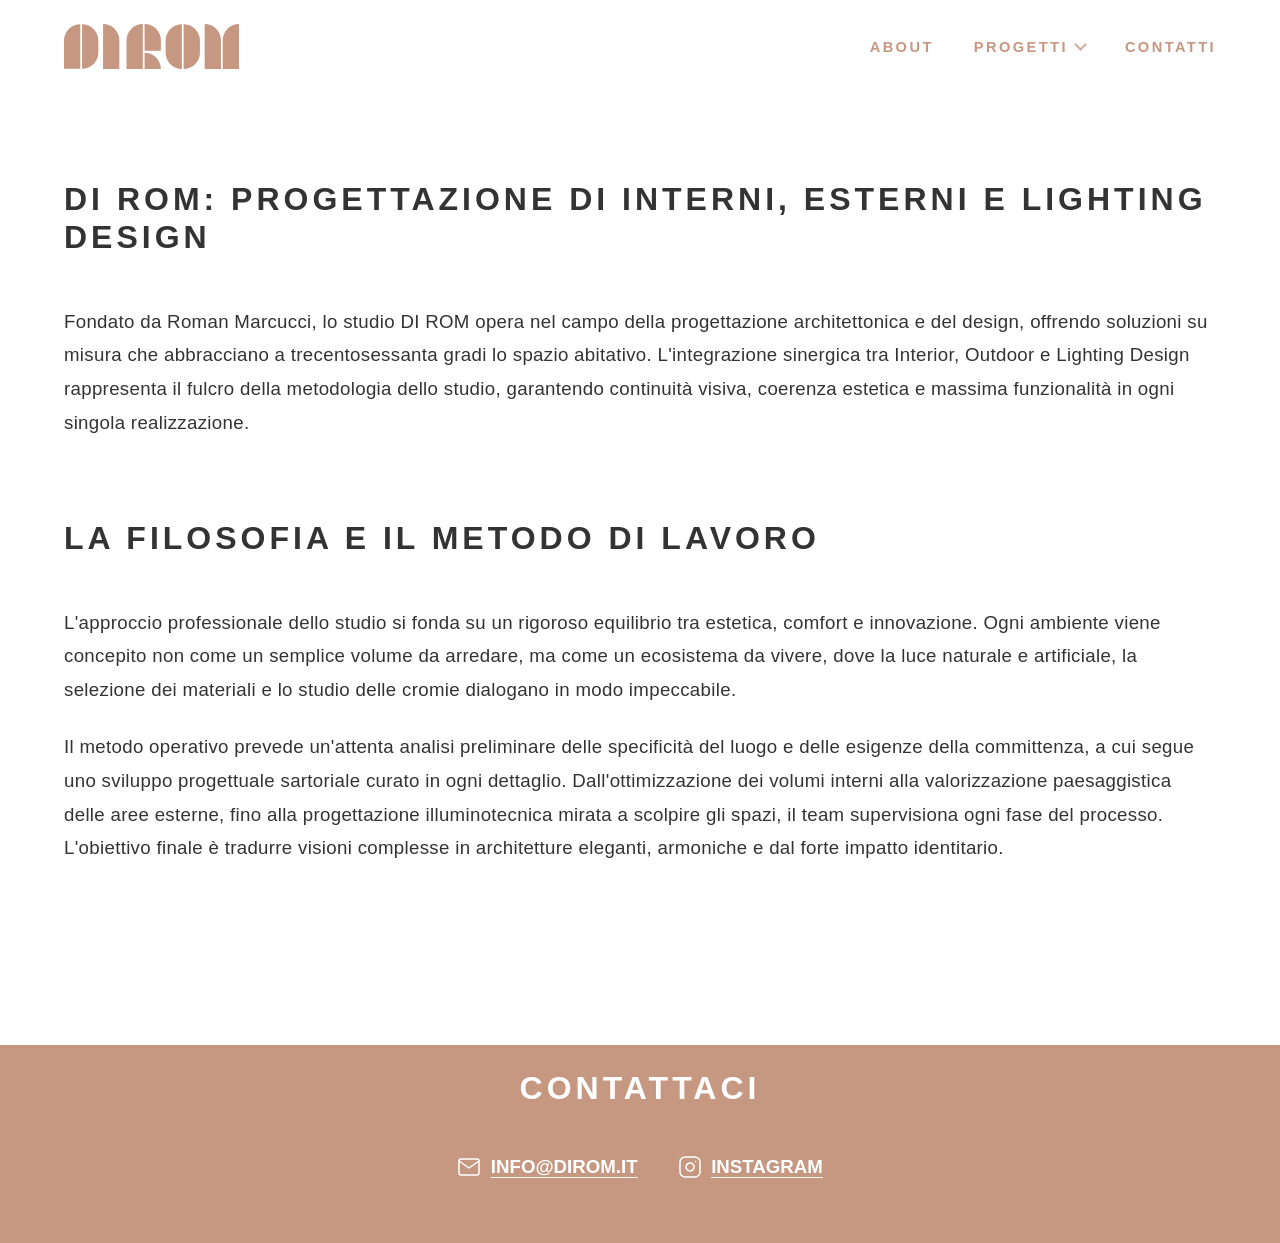
==== about.html @ 3d2b4b67 "WebP image optimization, lazy loading, and mobile typographic responsive fixes" ====
﻿<!DOCTYPE html>
<html lang="it">

<head>
  <meta charset="UTF-8">
  <meta name="viewport" content="width=device-width, initial-scale=1.0">
  <title>About | DI ROM di Roman Marcucci</title>
  <link rel="stylesheet" href="styles.css">
  <style>
    html { -ms-overflow-style: none !important; scrollbar-width: none !important; scrollbar-color: transparent transparent !important; }
    html::-webkit-scrollbar, body::-webkit-scrollbar { display: none !important; width: 0 !important; height: 0 !important; background: transparent !important; }
  </style>
  <!-- SEO Basics -->
  <meta name="description" content="Portfolio ufficiale di Roman Marcucci. Progetti di architettura, interior design d'avanguardia e illuminotecnica. Esplora visionari concetti spaziali firmati DI ROM.">
  <meta name="keywords" content="Roman Marcucci, DI ROM, architetto, interior design, outdoor design, lighting design, portfolio architettura, progettazione d'interni, architettura minimalista">
  <meta name="author" content="Roman Marcucci">
  <meta name="language" content="IT">
  <meta name="robots" content="index, follow">
  
  <!-- Open Graph for Social Media Sharing -->
  <meta property="og:title" content="DI ROM | Roman Marcucci - Architettura & Design">
  <meta property="og:description" content="Portfolio ufficiale di Roman Marcucci. Progetti di architettura, interior design d'avanguardia e illuminotecnica.">
  <meta property="og:type" content="website">
  <meta property="og:url" content="https://www.dirom.it/">
</head>

<body class="theme-default">

  <nav class="navbar" id="navbar">
    <div class="navbar-inner">
      <a href="index.html" class="nav-logo-link"><img loading="lazy" src="assets/logo-C69881.svg" alt="DI ROM Logo"></a>
      <a href="about.html">ABOUT</a>
      <div class="dropdown">
        <button class="dropbtn" id="progetti-menu-btn">PROGETTI</button>
        <div class="dropdown-content">
            <a href="progetti.html" class="all-projects-link">TUTTI I PROGETTI</a>
            <a href="interior-design.html">INTERIOR DESIGN</a>
          <a href="outdoor.html">OUTDOOR</a>
          <a href="lighting.html">LIGHTING DESIGN</a>
        </div>
      </div>
      <a href="contatti.html">CONTATTI</a>
    </div>
  </nav>


  <main style="display: flex; flex-direction: column; justify-content: center;">
    <section class="page-content reveal"
      style="width: 100%; text-align: left; padding-top: 20vh; padding-bottom: 20vh;">


      <h2 class="reveal" style="margin-bottom: 3rem;">DI ROM: PROGETTAZIONE DI INTERNI, ESTERNI E LIGHTING DESIGN</h2>
      <p class="reveal reveal-delay-1" style="margin-bottom: 5rem;">Fondato da Roman Marcucci, lo studio DI ROM opera nel campo della progettazione
        architettonica e del design, offrendo soluzioni su misura che abbracciano a trecentosessanta gradi lo spazio
        abitativo. L'integrazione sinergica tra Interior, Outdoor e Lighting Design rappresenta il fulcro della
        metodologia dello studio, garantendo continuità visiva, coerenza estetica e massima funzionalità in ogni singola
        realizzazione.</p>

      <h2 class="reveal" style="margin-bottom: 3rem;">LA FILOSOFIA E IL METODO DI LAVORO</h2>
      <p class="reveal reveal-delay-1" style="margin-bottom: 1.5rem;">L'approccio professionale dello studio si fonda su un rigoroso equilibrio tra
        estetica, comfort e innovazione. Ogni ambiente viene concepito non come un semplice volume da arredare, ma come
        un ecosistema da vivere, dove la luce naturale e artificiale, la selezione dei materiali e lo studio delle
        cromie dialogano in modo impeccabile.</p>
      <p class="reveal reveal-delay-2">Il metodo operativo prevede un'attenta analisi preliminare delle specificità del luogo e delle esigenze della
        committenza, a cui segue uno sviluppo progettuale sartoriale curato in ogni dettaglio. Dall'ottimizzazione dei
        volumi interni alla valorizzazione paesaggistica delle aree esterne, fino alla progettazione illuminotecnica
        mirata a scolpire gli spazi, il team supervisiona ogni fase del processo. L'obiettivo finale è tradurre visioni
        complesse in architetture eleganti, armoniche e dal forte impatto identitario.</p>
    </section>
  </main>

  <footer class="contact-banner">
    <h2>CONTATTACI</h2>
    <div class="contact-info">
      <div style="display: flex; gap: 2.5rem; justify-content: center; align-items: center; flex-wrap: wrap; margin-top: 1rem; font-family: 'Lato', sans-serif; text-transform: uppercase;">
        <a href="#" onclick="apriPosta(event);" title="Invia Mail" style="display: inline-flex; align-items: center; gap: 0.6rem; color: inherit; text-decoration: underline; text-underline-offset: 4px; transition: opacity 0.3s; font-size: inherit; font-weight: inherit;" onmouseover="this.style.opacity='0.7'" onmouseout="this.style.opacity='1'">
          <svg width="24" height="24" viewBox="0 0 24 24" fill="none" stroke="currentColor" stroke-width="1.5" stroke-linecap="round" stroke-linejoin="round">
            <path d="M4 4h16c1.1 0 2 .9 2 2v12c0 1.1-.9 2-2 2H4c-1.1 0-2-.9-2-2V6c0-1.1.9-2 2-2z"></path>
            <polyline points="22,6 12,13 2,6"></polyline>
          </svg>
          <span style="font-size: 14pt;">INFO@DIROM.IT</span>
        </a>
        <a href="https://www.instagram.com/di_rom_design/" target="_blank" rel="noopener noreferrer" title="Visita Instagram" style="display: inline-flex; align-items: center; gap: 0.6rem; color: inherit; text-decoration: underline; text-underline-offset: 4px; transition: opacity 0.3s; font-size: inherit; font-weight: inherit;" onmouseover="this.style.opacity='0.7'" onmouseout="this.style.opacity='1'">
           <svg width="24" height="24" viewBox="0 0 24 24" fill="none" stroke="currentColor" stroke-width="1.5" stroke-linecap="round" stroke-linejoin="round">
             <rect x="2" y="2" width="20" height="20" rx="5" ry="5"></rect>
             <path d="M16 11.37A4 4 0 1 1 12.63 8 4 4 0 0 1 16 11.37z"></path>
             <line x1="17.5" y1="6.5" x2="17.51" y2="6.5"></line>
           </svg>
           <span style="font-size: 14pt;">INSTAGRAM</span>
        </a>
      </div>
    </div>
  </footer>

  <script src="script.js"></script>
</body>

</html>
<!-- Layout Sync: About Page Verified -->
---- styles.css ----
﻿:root {
  --site-padding: 2rem;
  --site-max-width: 1800px;
  /* Margini fluidi ridotti per evitare l'effetto "colonne vuote" */
  --site-horizontal-padding: 2.5rem;
}

* {
  margin: 0;
  padding: 0;
  box-sizing: border-box;
  /* Ottimizzazione globale per animazioni e GIF */
  backface-visibility: hidden;
  -webkit-backface-visibility: hidden;
}

img, 
.project-hero, 
.category-card {
  /* Assicura che le GIF e le immagini siano nitide e non sfarfallino */
  image-rendering: -webkit-optimize-contrast;
  image-rendering: auto;
}

html {
  scroll-behavior: smooth;
  /* Hide scrollbar for IE, Edge and Firefox */
  -ms-overflow-style: none; /* IE and Edge */
  scrollbar-width: none; /* Firefox */
}

/* Hide scrollbar for Chrome, Safari and Opera */
html::-webkit-scrollbar {
  display: none;
}

body {
  font-family: 'Lato', sans-serif;
  font-weight: 700;
  font-size: 14pt;
  transition: opacity 0.8s ease;
  opacity: 0;
  overflow-x: hidden;
  background-color: #ffffff;
}

body.loaded {
  opacity: 1;
}

/* Project Details Layout - Fluid Full Width */
.project-cover {
  width: 100%;
  margin: 100px auto 2rem auto; /* Aggiunto 100px per clear navbar */
  height: 70vh;
  object-fit: cover;
  display: block;
  border-radius: 0;
}



.project-description,
.gallery {
  background-color: #ffffff !important;
  color: #333333 !important;
  padding: 4rem var(--site-horizontal-padding);
  margin: 0 auto;
}

/* Ensure all text inside white sections is dark and readable */
.project-description p,
.project-description ul,
.project-description li,
.project-description h2,
.gallery h2 {
  color: #333333 !important;
}

.gallery {
  padding-top: 0;
  /* Align gallery closer to description */
}

.project-description a {
  color: inherit;
  text-decoration: underline;
  text-underline-offset: 4px;
}

h1,
h2,
h3,
h4,
h5,
h6 {
  font-size: 24pt;
  text-transform: uppercase;
  font-weight: 700;
  margin-bottom: 1rem;
  letter-spacing: 0.25rem; /* Aumentata per un look piÃ¹ "editoriale" */
  line-height: 1.2;
}

.project-description {
  max-width: 800px;
  margin: 0 auto 4rem;
  text-align: justify;
}

.project-description p,
.project-description ul,
.project-description li {
  font-size: 14pt;
  font-weight: 400;
  line-height: 1.8;
}

p {
  font-size: 14pt;
  font-weight: 400;
  font-family: 'Lato', sans-serif;
  text-transform: none;
  line-height: 1.8; /* Aumentata per leggibilitÃ  professionale */
  letter-spacing: 0.02rem;
}

a {
  color: inherit;
  text-decoration: none;
}

/* Theme 1: Default (Home, About, Contatti, Interior) */
body.theme-default {
  background-color: #ffffff; /* Sfondo bianco per pulizia margini 5% */
  color: #C69881;
}

.theme-default .contact-banner {
  background-color: #C69881;
  color: #ffffff;
}

.theme-default .contact-banner * {
  color: #ffffff;
}


/* Theme 2: Outdoor */
body.theme-outdoor {
  background-color: #ffffff;
  color: #89846E;
}

.theme-outdoor .contact-banner {
  background-color: #89846E;
  color: #ffffff;
}

.theme-outdoor .contact-banner * {
  color: #ffffff;
}


/* Theme 3: Lighting */
body.theme-lighting {
  background-color: #ffffff;
  color: #A7D1CD;
}

.theme-lighting .contact-banner {
  background-color: #A7D1CD;
  color: #ffffff;
}

.theme-lighting .contact-banner * {
  color: #ffffff;
}


/* --- Navbar Consolidated & Dropdown --- */
.progetto-card {
  position: relative;
  overflow: hidden;
  display: block;
  aspect-ratio: 1 / 1;
  background-color: #f7f7f7;
  transition: all 0.3s cubic-bezier(0.4, 0, 0.2, 1); /* Reso piÃ¹ scattante */
}
.navbar {
  position: fixed;
  top: 0;
  left: 0;
  width: 100%;
  padding: 1.5rem 0;
  background: transparent;
  transition: all 0.4s cubic-bezier(0.4, 0, 0.2, 1);
  z-index: 1000;
  display: flex !important;
  justify-content: center;
}

.navbar-inner {
  width: 100%;
  max-width: none; /* Rimosso limite 1400px per simmetria su schermo intero */
  display: flex;
  justify-content: flex-start;
  align-items: center;
  gap: 2.5rem;
  padding: 0 5%; /* 5% fisso per eleganza e simmetria */
}


.navbar.scrolled {
  background-color: rgba(255, 255, 255, 0.7) !important; /* Semi-trasparente per glassmorphism */
  backdrop-filter: blur(20px);
  -webkit-backdrop-filter: blur(20px);
  box-shadow: 0 10px 40px rgba(0, 0, 0, 0.05);
  border-bottom: 2px solid rgba(0, 0, 0, 0.02);
}



.navbar.scrolled .navbar-inner {
  padding: 0.8rem 5% !important;
}



.navbar a, .dropbtn {
  text-decoration: none;
  color: inherit !important;
  font-weight: 700;
  font-size: 11pt;
  letter-spacing: 0.15rem;
  text-transform: uppercase;
  position: relative;
  transition: all 0.3s ease;
  cursor: pointer;
  background: none;
  border: none;
  font-family: inherit;
}

.nav-logo-link {
  margin-right: auto; /* Ripristinato per spingere il menÃ¹ tutto a destra */
}

.navbar a img {
  height: 45px; /* Leggermente piÃ¹ grande come da screen */
  display: block;
  transition: transform 0.3s ease;
}

.navbar a:hover img {
  transform: scale(1.1);
}

.navbar a:not(.nav-logo-link):not(.dropbtn)::after {
  content: '';
  position: absolute;
  bottom: -5px;
  left: 50%;
  width: 0;
  height: 2px;
  background: currentColor;
  transition: all 0.3s ease;
  transform: translateX(-50%);
}

.navbar a:hover::after,
.navbar a.active::after {
  width: 100%;
}

/* Dropdown Container */
.dropdown {
  position: relative;
  display: inline-block;
}

/* Dropdown Button (PROGETTI) */
.dropbtn {
  display: flex !important;
  align-items: center;
  gap: 0.5rem;
  overflow: visible !important; /* Impedisce il taglio della chevron */
}


.dropbtn::after {
  content: '' !important;
  display: inline-block !important;
  width: 7px !important; /* Leggermente piÃ¹ grande per stabilitÃ  */
  height: 7px !important;
  border-top: none !important; /* Reset assoluto */
  border-left: none !important;
  border-right: 2.5px solid currentColor !important; /* PiÃ¹ spesso (Grassetto) */
  border-bottom: 2.5px solid currentColor !important;
  transform: translateY(-2px) rotate(45deg) !important;
  transition: transform 0.4s cubic-bezier(0.19, 1, 0.22, 1) !important;
  opacity: 0.8 !important;
  pointer-events: none;
}

.dropdown:hover .dropbtn::after,
.dropdown.active .dropbtn::after {
  transform: translateY(1px) rotate(-135deg) !important;
  opacity: 1 !important;
}



/* Dropdown Menu Content - Refactored for Smooth Transition */
.dropdown-content {
  position: absolute;
  top: 100%;
  left: -1.5rem; /* Spostato a sinistra per simmetria con il padding interno */
  transform: translateY(-15px);


  background: rgba(255, 255, 255, 1); /* Fallback bianco solido */
  backdrop-filter: blur(20px);
  -webkit-backdrop-filter: blur(20px);
  min-width: 240px;
  box-shadow: 0 20px 50px rgba(0,0,0,0.1);
  padding: 1.2rem 0;
  border-radius: 4px;
  margin-top: 1.5rem;
  z-index: 1001;
  border: 1px solid rgba(0, 0, 0, 0.03);
  
  /* Animazione Elegante */
  opacity: 0;
  visibility: hidden;
  transition: all 0.5s cubic-bezier(0.23, 1, 0.32, 1);
  pointer-events: none;
}

/* Theme-Specific Dropdown Colors */
.theme-default .dropdown-content { background-color: #C69881 !important; border: none; }
.theme-outdoor .dropdown-content { background-color: #89846E !important; border: none; }
.theme-lighting .dropdown-content { background-color: #A7D1CD !important; border: none; }

/* White text for themed dropdown links */
.theme-default .dropdown-content a,
.theme-outdoor .dropdown-content a,
.theme-lighting .dropdown-content a {
  color: #ffffff !important;
}

.theme-default .dropdown-content a:hover,
.theme-outdoor .dropdown-content a:hover,
.theme-lighting .dropdown-content a:hover {
  background: rgba(255, 255, 255, 0.1) !important;
}


/* Area invisibile per mantenere hover */
.dropdown-content::before {
  content: '';
  position: absolute;
  top: -30px;
  left: 0;
  width: 100%;
  height: 30px;
}

.dropdown:hover .dropdown-content,
.dropdown.active .dropdown-content {
  opacity: 1;
  visibility: visible;
  transform: translateY(0); /* Rimosso centramento -50% */
  pointer-events: auto;
}


.dropdown-content a {
  padding: 0.8rem 1.5rem !important; /* Allinea la 'P' e dÃ  lo stesso spazio a destra e sinistra */
  display: block;
}


.dropdown-content a:hover {
  background: rgba(0,0,0,0.03);
}

.dropdown-content a::after {
  display: none !important;
}

/* Rimosse vecchie animazioni non piÃ¹ necessarie */

/* --- Mobile Specifics for Dropdown --- */
@media (max-width: 900px) {
  .navbar-inner {
    padding: 0 5% !important;
    justify-content: space-between !important;
    gap: 0 !important;
  }
  
  .nav-logo-link {
    margin-right: 0 !important;
  }
  
  .navbar p, .navbar a, .dropbtn {
    font-size: 8.5pt !important;
    letter-spacing: 0.02rem !important;
  }

  .navbar a img {
    height: 22px !important;
  }

  /* Ulteriore ottimizzazione per smartphone molto piccoli (sotto 480px) */
  @media (max-width: 480px) {
    .navbar-inner {
      padding: 0 4% !important;
    }
    .navbar p, .navbar a, .dropbtn {
      font-size: 8pt !important;
      letter-spacing: 0 !important;
    }
    .navbar a img {
      height: 20px !important;
    }
  }

  .dropdown-content {
    position: fixed;
    top: 70px;
    left: 5%;
    right: 5%;
    width: 90%;
    transform: none;
    margin-top: 0;
  }
  
  @keyframes fadeInDown {
    from { opacity: 0; transform: translateY(-10px); }
    to { opacity: 1; transform: translateY(0); }
  }
}

/* Navbar styles moved to end for priority */

/* Cinematic Project Hero Header */
.project-hero {
  position: relative;
  width: 100%;
  height: 80vh;
  margin-top: 100px; /* Spazio per navbar */
  display: flex !important;

  flex-direction: column;
  justify-content: center;
  align-items: center;
  text-align: center;
  color: #ffffff !important;
  overflow: hidden;
  background-size: cover;
  background-position: center;
  background-attachment: fixed; /* Parallax Effect */
  background-color: #f0f0f0; /* Fallback durante il caricamento di GIF pesanti */
}

.project-hero::before {
  content: "";
  position: absolute;
  top: 0;
  left: 0;
  width: 100%;
  height: 100%;
  background: linear-gradient(to bottom, rgba(0,0,0,0.5), rgba(0,0,0,0.2) 50%, rgba(0,0,0,0.5));
  z-index: 1;
}

.project-hero > * {
  position: relative;
  z-index: 2;
  text-shadow: 0 4px 15px rgba(0,0,0,0.5);
}

.project-hero h1 {
  color: #ffffff !important;
  font-size: 5rem;
  letter-spacing: 0.5rem;
  margin-bottom: 0.5rem;
}

.project-hero p {
  color: #ffffff !important;
  font-size: 1.5rem;
  text-transform: uppercase;
  letter-spacing: 0.2rem;
  opacity: 1 !important; /* Forza opacitÃ  piena per bianco puro */
}

/* Fix per overflow del titolo sui cellulari */
@media (max-width: 900px) {
  .project-hero {
    height: 45vh;
    min-height: 300px;
    margin-top: 80px; /* Riduciamo proporzionalmente anche lo stacco superiore */
  }
  .project-hero h1 {
    font-size: clamp(1.2rem, 7vw, 2.5rem); /* Scala in base alla larghezza dello schermo del cellulare */
    letter-spacing: 0.05rem; /* Ridotta la spaziatura per far entrare parole lunghissime */
    padding: 0 1rem;
    line-height: 1.2;
    overflow-wrap: break-word;
    word-break: break-word;
    max-width: 100%;
  }
  .project-hero p {
    font-size: 0.95rem;
    letter-spacing: 0.1rem;
    padding: 0 1rem;
    line-height: 1.5;
  }
}

main {
  min-height: calc(100vh - 140px);
}

.page-content {
  padding: 7rem var(--site-horizontal-padding) 4rem;
}

.categories {
  display: flex;
  width: 100%;
  padding: 0 5% 5rem 5%; /* Allineato all'header (5%) */
  gap: 2.5rem; /* Aria tra le immagini */
  margin-top: 2rem;
  box-sizing: border-box;
  margin-left: auto;
  margin-right: auto;
}

@media (max-width: 900px) {
  .categories {
    flex-direction: column;
    padding: 2rem 5% 6rem 5%;
    gap: 3rem;
  }
}




.category-card {
  position: relative;
  flex: 1;
  aspect-ratio: 1 / 1; /* Forza il quadrato */
  overflow: hidden;
  text-decoration: none;
  color: #ffffff !important;
  transition: all 0.6s cubic-bezier(0.23, 1, 0.32, 1);
  border-radius: 0; /* Rimosso per full-bleed continuo */
}





@media (max-width: 900px) {
  .category-card {
    height: 60vh;
    width: 100%;
    flex: none;
  }
}

.progetto-card {
  position: relative;
  display: block;
  width: 100%;
  aspect-ratio: 1 / 1.3; /* Rapporto verticale tipico per portfolio eleganti */
  overflow: hidden;
  text-decoration: none;
  color: #ffffff !important;
  text-align: center;
  transition: transform 0.4s ease;
  background-color: #ffffff;
  border-radius: 4px;
}

@media (max-width: 600px) {
  .progetto-card {
    aspect-ratio: 1 / 1; /* Quadrato su mobile */
  }
}


.category-card img {
  position: absolute;
  top: 0;
  left: 0;
  width: 100% !important;
  height: 100% !important;
  object-fit: cover !important;
  transition: transform 0.8s cubic-bezier(0.23, 1, 0.32, 1);
  display: block;
  z-index: 0;
}


.progetto-card img {
  position: absolute;
  top: 0;
  left: 0;
  width: 100% !important;
  height: 100% !important;
  object-fit: cover !important;
  transition: transform 0.6s ease;
  display: block;
  z-index: 0;
}



.category-card::after,
.progetto-card::after {
  content: "";
  position: absolute;
  top: 0;
  left: 0;
  width: 100%;
  height: 100%;
  background: linear-gradient(to bottom, rgba(0,0,0,0.1), rgba(0,0,0,0.5));
  opacity: 0.7;
  transition: opacity 0.4s ease;
  z-index: 1;
}

.category-card .card-content,
.progetto-card .card-content {
  position: absolute;
  top: 50%;
  left: 50%;
  transform: translate(-50%, -50%);
  width: 90%;
  z-index: 2;
  text-shadow: 0 4px 10px rgba(0,0,0,0.5);
  text-align: center;
}



.category-card h3,
.progetto-card h3 {
  color: #ffffff !important;
  font-size: 2rem;
  margin-bottom: 0.5rem;
  transition: transform 0.4s ease;
  text-decoration: none !important;
}

.category-card p,
.progetto-card p {
  color: #ffffff !important;
  font-size: 14pt;
  opacity: 0;
  transform: translateY(15px);
  transition: opacity 0.6s cubic-bezier(0.23, 1, 0.32, 1), transform 0.6s cubic-bezier(0.23, 1, 0.32, 1);
  font-weight: 400;
  margin-top: 0.2rem; /* Ridotto per far spazio al tag */
  text-decoration: none !important;
}

/* Project Category Tags (Inside Cards) */
.project-category-tag {
  display: inline-block;
  font-size: 8pt;
  letter-spacing: 0.12rem;
  text-transform: uppercase;
  font-weight: 700;
  margin-bottom: 0.8rem;
  padding: 0.4rem 0.8rem;
  color: #ffffff !important;
  opacity: 1; /* Sempre visibile per intuitivitÃ  */
  transform: translateY(0);
  transition: all 0.5s cubic-bezier(0.23, 1, 0.32, 1);
}

/* Nascondi i tag se un filtro specifico Ã¨ attivo */
.progetti-grid.filters-active .project-category-tag {
  display: none !important;
}

/* Background colors for the 'Striscia' tags */
.tag-interior { background-color: #C69881 !important; }
.tag-outdoor { background-color: #89846E !important; }
.tag-lighting { background-color: #A7D1CD !important; }




.category-card:hover img,
.progetto-card:hover img {
  transform: scale(1.05);
  filter: brightness(0.85);
}

.category-card:hover p,
.progetto-card:hover p {
  opacity: 1;
  transform: translateY(0);
}



/* Contact Banner */
.contact-banner {
  padding: 1.5rem 5% 4rem 5%;
  text-align: center;
}

.contact-info {
  margin-top: 2rem;
  display: flex;
  flex-direction: column;
  gap: 1rem;
  font-size: 14pt;
}

/* Hero Slideshow for Categories (Refactored for Overlays) */
.hero-slideshow {
  position: relative;
  width: 100%;
  margin-top: 100px; /* Spazio per navbar */
  height: 75vh;
  overflow: hidden;
  background-color: #000; /* Per l'effetto nero tra le immagini */
}



.hero-slideshow::before {
  content: "";
  position: absolute;
  top: 0;
  left: 0;
  width: 100%;
  height: 100%;
  background: linear-gradient(to bottom, rgba(0,0,0,0.5), rgba(0,0,0,0.2) 50%, rgba(0,0,0,0.5));
  z-index: 5;
}

.hero-slideshow img, .hero-slideshow video {
  position: absolute;
  top: 0;
  left: 0;
  width: 100%;
  height: 100%;
  object-fit: cover;
  opacity: 0;
  transition: opacity 0s ease-in-out, transform 4s ease-out; /* Rimossa dissolvenza per "taglio netto" su richiesta */
  transform: scale(1.05);
  z-index: 1;
}

.hero-slideshow img.active, .hero-slideshow video.active {
  opacity: 1;
  transform: scale(1);
  z-index: 2;
}

.hero-slideshow .hero-content {
  position: absolute;
  top: 50%;
  left: 50%;
  transform: translate(-50%, -50%);
  width: 90%;
  max-width: 1000px;
  text-align: center;
  color: #ffffff !important;
  z-index: 10;
  text-shadow: 0 4px 15px rgba(0,0,0,0.6);
}

.hero-slideshow .hero-content h1,
.hero-slideshow .hero-content h2 {
  color: #ffffff !important;
  font-size: 3.5rem;
  letter-spacing: 0.4rem;
  margin-bottom: 1.5rem;
  text-transform: uppercase;
}

.hero-slideshow .hero-content p {
  color: #ffffff !important;
  font-size: 1.2rem;
  line-height: 1.6;
  max-width: 800px;
  margin: 0 auto;
  opacity: 1 !important;
  text-transform: none;
  font-weight: 400;
}

  @media (max-width: 900px) {
    .hero-slideshow { height: 45vh; min-height: 300px; }
    .hero-slideshow .hero-content {
      width: 92%;
    }
    .hero-slideshow .hero-content h1,
    .hero-slideshow .hero-content h2 { 
      font-size: clamp(1.2rem, 7vw, 2.5rem); 
      letter-spacing: 0.05rem; 
      margin-bottom: 1rem; 
      overflow-wrap: break-word; 
      word-break: break-word;
      max-width: 100%;
    }
    .hero-slideshow .hero-content p { 
      font-size: 0.95rem; 
      letter-spacing: 0.1rem;
    }
  }

/* Progetti Grid & Filtering */
.filter-nav {
  display: flex;
  justify-content: center;
  gap: 3rem;
  margin-bottom: 4rem;
  flex-wrap: wrap;
}

.filter-btn {
  background: none;
  border: none;
  font-family: 'Lato', sans-serif;
  font-size: 11pt;
  font-weight: 700;
  letter-spacing: 0.15rem;
  text-transform: uppercase;
  color: #333333;
  cursor: pointer;
  position: relative;
  padding: 0.5rem 0;
  transition: opacity 0.3s ease;
  opacity: 0.5;
}

.filter-btn:hover {
  opacity: 1;
}

.filter-btn.active {
  opacity: 1;
}

.filter-btn::after {
  content: '';
  position: absolute;
  bottom: 0;
  left: 50%;
  width: 0;
  height: 2px;
  background: currentColor;
  transition: all 0.3s ease;
  transform: translateX(-50%);
}

.filter-btn.active::after {
  width: 100%;
}

.progetti-grid {
  display: grid;
  grid-template-columns: repeat(3, 1fr); /* Forzato a 3 colonne per riga */
  gap: 3rem;
  transition: opacity 0.3s ease; /* Transizione piÃ¹ rapida */
}


@media (max-width: 1200px) {
  .progetti-grid {
    grid-template-columns: repeat(2, 1fr); /* 2 colonne su schermi medi */
  }
}

@media (max-width: 768px) {
  .progetti-grid {
    grid-template-columns: 1fr; /* 1 colonna su mobile */
    gap: 2rem;
  }
}


/* Filtering Animations */
.progetto-card.filtered-out {
  display: none;
}


@media (max-width: 768px) {
  .progetti-grid {
    grid-template-columns: 1fr !important;
  }
}

/* Homepage Quote Section - High impact at top */
.home-quote {
  max-width: 900px;
  margin: 120px auto 4rem; /* Sotto navbar con ampio margine inferiore */
  padding: 0 var(--site-horizontal-padding);
  text-align: center;
}


.quote-text {
  font-size: 14pt !important;
  font-style: italic;
  line-height: 2;
  margin-bottom: 2.5rem;
  color: inherit;
  opacity: 0.9;
}

.quote-author {
  text-align: right;
  font-size: 11pt;
  letter-spacing: 0.15rem;
  text-transform: uppercase;
  font-weight: 700;
  opacity: 0.8;
}


/* Collaborator Links - Only these will be underlined */
.collaborator-link {
  text-decoration: underline !important;
  text-underline-offset: 4px;
  color: inherit;
  transition: opacity 0.3s ease;
}

.collaborator-link:hover {
  opacity: 0.7;
}

/* Cleanup: Removed duplicate progetto-card img and legacy theme cards */

/* Form Styles */
::placeholder {
  color: currentColor;
  opacity: 1;
}

/* Lightbox Modal */
.lightbox-modal {
  display: none;
  position: fixed;
  z-index: 9999;
  padding-top: 50px;
  left: 0;
  top: 0;
  width: 100%;
  height: 100%;
  overflow: auto;
  background-color: rgba(0, 0, 0, 0.95);
  backdrop-filter: blur(10px);
}

.lightbox-modal.active {
  display: flex !important;
  flex-direction: column;
  justify-content: center;
  align-items: center;
}

.lightbox-content {
  margin: auto;
  display: block;
  max-width: 95vw;
  max-height: 85vh;
  object-fit: contain;
  box-shadow: 0 10px 40px rgba(0, 0, 0, 0.5);
}

.lightbox-close {
  position: absolute;
  top: 20px;
  right: 40px;
  color: #ffffff; /* Colore base neutro */
  font-size: 50px;
  font-weight: 300;
  transition: 0.3s;
  cursor: pointer;
  z-index: 10000;
}

/* Colori Lightbox Tematizzati */
.theme-default .lightbox-close,
.theme-default .lightbox-prev,
.theme-default .lightbox-next {
  color: #C69881 !important;
}

.theme-outdoor .lightbox-close,
.theme-outdoor .lightbox-prev,
.theme-outdoor .lightbox-next {
  color: #89846E !important;
}

.theme-lighting .lightbox-close,
.theme-lighting .lightbox-prev,
.theme-lighting .lightbox-next {
  color: #A7D1CD !important;
}


.lightbox-close:hover,
.lightbox-close:focus {
  color: #A7D1CD;
  text-decoration: none;
  cursor: pointer;
  transform: scale(1.1);
}

.lightbox-prev,
.lightbox-next {
  position: absolute;
  top: 50%;
  transform: translateY(-50%);
  font-size: 60px;
  font-weight: 300;
  padding: 16px;
  transition: 0.3s ease;
  cursor: pointer;
  user-select: none;
  z-index: 10001;
}


.lightbox-prev {
  left: 3%;
}

.lightbox-next {
  right: 3%;
}

.lightbox-prev:hover,
.lightbox-next:hover {
  color: #A7D1CD;
}

.lightbox-trigger {
  cursor: pointer;
  transition: transform 0.3s ease, filter 0.3s ease;
}

.lightbox-trigger:hover {
  transform: scale(1.02);
  filter: brightness(1.1);
}

/* Impedisci il trascinamento e la selezione delle immagini */
img {
  -webkit-user-drag: none;
  -khtml-user-drag: none;
  -moz-user-drag: none;
  -o-user-drag: none;
  user-select: none;
  -moz-user-select: none;
  -webkit-user-select: none;
  -ms-user-select: none;
}

/* Fix per schermi giganti / 4K: Blocca la larghezza massima a 1400px e centra il contenuto */
.page-header,
.page-content,
.project-description,
.gallery,
.progetti-grid {
  max-width: 1400px;
  margin-left: auto !important;
  margin-right: auto !important;
  width: 100%;
}


/* Eccezione: Rendi gli sfondi bianchi e gli hero a tutta larghezza */
.project-description,
.gallery,
.progetti-grid,
.page-content,
.about-section,
.form-section {

  /* Sezione specifica per contatti */
  background-color: #ffffff !important;
  color: #333333 !important;
  /* Espande lo sfondo all'infinito senza rompere il layout centrato */
  box-shadow: 0 0 0 100vmax #ffffff;
  clip-path: inset(0 -100vmax);
  position: relative;
  z-index: 1;
  margin-top: 0 !important;
  margin-bottom: 0 !important;
}

/* Padding uniforme per le sezioni bianche */
.progetti-grid,
.page-content,
.project-description,
.gallery {
  padding: 4rem 5%;
}


/* Forza il contenuto dentro i banner bianchi a rimanere centrato a 1400px */
.project-description>p,
.project-description>ul,
.project-description>h2,
.categories>*,
.progetti-grid>*,
.page-content>* {
  max-width: 1400px;
  margin-left: auto !important;
  margin-right: auto !important;
}

/* Hybrid Editorial Gallery (100px Granular Grid) */
.gallery {
  display: grid !important;
  grid-template-columns: repeat(12, 1fr);
  grid-auto-rows: 100px; /* UnitÃ  di base sottile per massimo controllo verticale */
  grid-auto-flow: dense;
  gap: 2.5rem;
  max-width: 1400px;
  margin-left: auto !important;
  margin-right: auto !important;
  background-color: #ffffff !important;
  padding: 4rem 5%;
}

.gallery > * {
  display: block;
  width: 100%;
  height: 100%;
  object-fit: cover;
  grid-column: span 6; /* Default: 2 immagini per riga */
  grid-row: span 4;    /* Default: 400px di altezza */
}

/* Moduli di Proporzione (Equilibrati e Granulari) */
.grid-full   { grid-column: span 12 !important; grid-row: span 8 !important; } /* Banner (800px) */
.grid-h-1    { grid-row: span 1 !important; } /* Striscia Sottile (100px) */
.grid-h-2    { grid-row: span 2 !important; } /* Striscia Media (200px) */
.grid-1-2    { grid-column: span 6 !important; }  /* Coppia (50%) */
.grid-1-3    { grid-column: span 4 !important; }  /* Terzetto (33%) */

/* Blocchi di Testo integrati nella Gallery */
.gallery-text-block {
  display: flex !important;
  flex-direction: column;
  justify-content: center;
  align-items: center;
  padding: 3rem;
  text-align: center;
  background-color: #f7f7f7;
  color: #333 !important;
  font-family: 'Lato', sans-serif;
  text-transform: uppercase;
  font-size: 14pt;
  font-weight: 700;
  line-height: 1.4;
  border: 1px solid rgba(0,0,0,0.05);
}

/* Tematizzazione dei blocchi di testo basata sul tema della pagina */
.theme-default .gallery-text-block { background-color: #C69881; color: #ffffff !important; }
.theme-outdoor .gallery-text-block { background-color: #89846E; color: #ffffff !important; }
.theme-lighting .gallery-text-block { background-color: #A7D1CD; color: #ffffff !important; }


/* Animazione Sfumata (Fade-In) */
.gallery .reveal {
  opacity: 0;
  transform: translateY(0) !important;
  visibility: hidden;
  transition: opacity 1s ease-out;
}
.gallery .reveal.active {
  opacity: 1;
  visibility: visible;
}

@media (max-width: 1100px) {
  .gallery {
    grid-template-columns: repeat(6, 1fr); 
    grid-auto-rows: 100px;
    gap: 1.5rem;
  }
  .gallery > * { 
    grid-column: span 3 !important; 
    grid-row: span 3 !important; /* 300px su tablet */
  }
  .grid-full { grid-column: span 6 !important; grid-row: span 6 !important; }
  .grid-h-1 { grid-row: span 1 !important; }
}

@media (max-width: 600px) {
  .gallery {
    grid-template-columns: 1fr;
    grid-auto-rows: 100px;
    gap: 1rem;
  }
  .gallery > * { 
    grid-column: span 1 !important; 
    grid-row: span 3 !important; /* 300px su mobile */
  }
  .grid-full { grid-row: span 4 !important; }
  .grid-h-1 { grid-row: span 1 !important; }
}

/* Fix per link e testi specifici dentro le zone bianche */
.project-description a,
.page-content a {
  text-decoration: underline;
  text-underline-offset: 4px;
}

/* Fix per sezioni bianche consecutive: aggiunge respiro tra i banner */
.project-description + .gallery,
.page-content + .gallery,
.hero + .categories {
  padding-top: 2rem !important;
}

/* Fix per sezioni bianche annidate (evita doppio padding e doppie ombre) */
.page-content .progetti-grid,
.page-content .gallery {
  padding-top: 0 !important;
  box-shadow: none !important;
  clip-path: none !important;
}


main {
  width: 100%;
  overflow-x: hidden;
  /* Previene scroll orizzontale dovuto al trucco del banner */
}


/* Limita anche il contenuto del footer senza restringere il colore di sfondo intero */
.contact-banner>* {
  max-width: 1400px;
  margin-left: auto;
  margin-right: auto;
}

/* Scroll Reveal Animations - Cinematic Refinement */
.reveal {
  opacity: 0;
  transform: translateY(40px);
  transition: opacity 1.2s cubic-bezier(0.23, 1, 0.32, 1), transform 1.2s cubic-bezier(0.23, 1, 0.32, 1);
  visibility: hidden;
}

.reveal.active {
  opacity: 1;
  transform: translateY(0);
  visibility: visible;
}

.reveal-delay-1 {
  transition-delay: 0.1s;
}

.reveal-delay-2 {
  transition-delay: 0.2s;
}

.reveal-delay-3 {
  transition-delay: 0.3s;
}
/* Utility for images that need to be fully visible (no crop) */
.img-contain {
  object-fit: contain !important;
  background-color: transparent !important;
}

/* Maintenance Modal - Dismissible Glassmorphism */
.modal-overlay {
  position: fixed;
  top: 0;
  left: 0;
  width: 100%;
  height: 100%;
  background: rgba(0, 0, 0, 0.4);
  backdrop-filter: blur(8px);
  -webkit-backdrop-filter: blur(8px);
  z-index: 20000;
  display: flex;
  justify-content: center;
  align-items: center;
  pointer-events: all;
  opacity: 1;
  transition: opacity 0.5s ease;
}

.maintenance-modal {
  position: relative;
  width: 90%;
  max-width: 600px;
  background: rgba(255, 255, 255, 0.7);
  backdrop-filter: blur(25px);
  -webkit-backdrop-filter: blur(25px);
  border: 1px solid rgba(255, 255, 255, 0.3);
  padding: 4rem 3rem;
  text-align: center;
  border-radius: 4px;
  box-shadow: 0 20px 60px rgba(0, 0, 0, 0.15);
  animation: modalAppear 0.6s cubic-bezier(0.23, 1, 0.32, 1);
}

@keyframes modalAppear {
  from { opacity: 0; transform: scale(0.9); }
  to { opacity: 1; transform: scale(1); }
}

.modal-close {
  position: absolute;
  top: 1.5rem;
  right: 1.5rem;
  font-size: 2rem;
  color: #C69881;
  cursor: pointer;
  line-height: 1;
  transition: transform 0.3s ease;
  user-select: none;
}

.modal-close:hover {
  transform: scale(1.2);
}

.modal-title {
  font-family: 'Lato', sans-serif;
  font-size: 1.5rem;
  letter-spacing: 0.3rem;
  color: #C69881;
  text-transform: uppercase;
  margin-bottom: 2rem;
  font-weight: 700;
  line-height: 1.4;
}

.modal-text {
  font-family: 'Lato', sans-serif;
  font-size: 1.1rem;
  color: #555;
  letter-spacing: 0.05rem;
  line-height: 1.8;
}

/* Lock scrolling while modal is active */
body.modal-active {
  overflow: hidden !important;
}

/* Style Sync: Final Polish and Grey Border Fix Applied */

/* --- Editorial Layout (Mobile Narratives) --- */
.editorial-layout {
  display: flex !important;
  flex-direction: column !important;
  width: 100%;
}

@media (min-width: 901px) {
  .description-chunk-1, .description-chunk-2, .description-chunk-3 {
    order: 2 !important;
  }
  .promoted-image-1, .promoted-image-2, .gallery {
    order: 10 !important;
  }
  .promoted-image-1, .promoted-image-2 {
    max-width: 1400px;
    margin: 0 auto 2.5rem;
    width: 90%;
  }
}

@media (max-width: 900px) {
  .hero-slideshow, .project-hero { order: 1; }
  .description-chunk-1 { order: 2; margin-bottom: 2rem !important; }
  .promoted-image-1     { order: 3; margin-bottom: 2rem !important; }
  .description-chunk-2 { order: 4; margin-bottom: 2rem !important; }
  .promoted-image-2     { order: 5; margin-bottom: 2rem !important; }
  .description-chunk-3 { order: 6; margin-bottom: 4rem !important; }
  .gallery { order: 10; padding-top: 0 !important; }
  .editorial-layout .project-description {
     padding: 2rem 5% !important;
     width: 100%;
     text-align: left !important;
  }
  .promoted-image-1, .promoted-image-2 {
    width: 100%;
    height: 400px;
    object-fit: cover;
  }
}

/* Style Sync: Final Editorial Narrative applied */
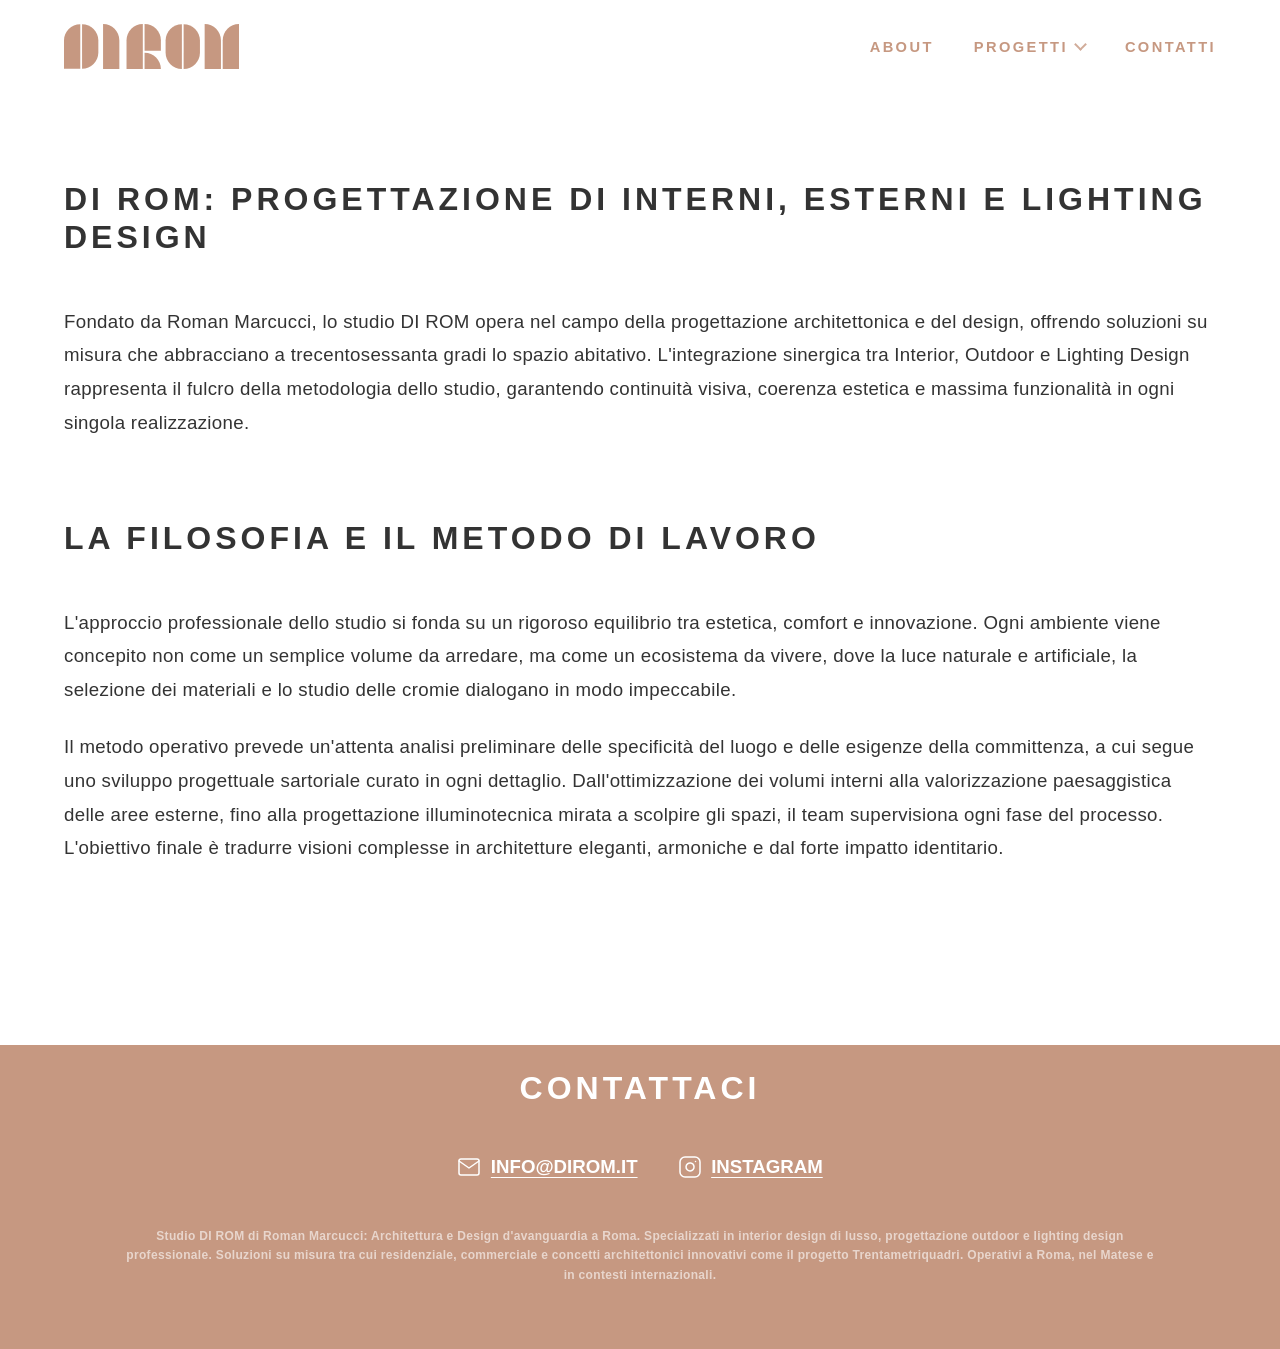
==== commit 30e6d904: "Massive SEO expansion: LocalBusiness Schema for Rome, keyword-rich SEO footers on all pages, and opt" ====
--- a/about.html
+++ b/about.html
@@ -18,10 +18,23 @@
   <meta name="robots" content="index, follow">
   
   <!-- Open Graph for Social Media Sharing -->
-  <meta property="og:title" content="DI ROM | Roman Marcucci - Architettura & Design">
-  <meta property="og:description" content="Portfolio ufficiale di Roman Marcucci. Progetti di architettura, interior design d'avanguardia e illuminotecnica.">
-  <meta property="og:type" content="website">
-  <meta property="og:url" content="https://www.dirom.it/">
+  <meta property="og:url" content="https://www.dirom.it/about.html">
+  
+  <!-- Schema.org Markup for Google -->
+  <script type="application/ld+json">
+  {
+    "@context": "https://schema.org",
+    "@type": "Person",
+    "name": "Roman Marcucci",
+    "url": "https://www.dirom.it/about.html",
+    "jobTitle": "Architect & Designer",
+    "brand": {
+      "@type": "Brand",
+      "name": "DI ROM"
+    },
+    "description": "Chi è Roman Marcucci: architetto e visionario dietro il brand DI ROM. Specializzato in interior design, outdoor e lighting design d'avanguardia."
+  }
+  </script>
 </head>
 
 <body class="theme-default">
@@ -89,8 +102,8 @@
            <span style="font-size: 14pt;">INSTAGRAM</span>
         </a>
       </div>
-    </div>
-  </footer>
+    <div class="seo-footer-text">Studio DI ROM di Roman Marcucci: Architettura e Design d'avanguardia a Roma. Specializzati in interior design di lusso, progettazione outdoor e lighting design professionale. Soluzioni su misura tra cui residenziale, commerciale e concetti architettonici innovativi come il progetto Trentametriquadri. Operativi a Roma, nel Matese e in contesti internazionali.</div>
+      
 
   <script src="script.js"></script>
 </body>
@@ -102,3 +115,4 @@
 
 
 
+
--- a/styles.css
+++ b/styles.css
@@ -1,4 +1,4 @@
-﻿:root {
+:root {
   --site-padding: 2rem;
   --site-max-width: 1800px;
   /* Margini fluidi ridotti per evitare l'effetto "colonne vuote" */
@@ -1411,6 +1411,20 @@
   }
 }
 
+/* SEO Footer Styling */
+.seo-footer-text {
+  max-width: 1200px;
+  margin: 2rem auto 0 auto;
+  font-size: 0.75rem;
+  line-height: 1.6;
+  color: #888888;
+  opacity: 0.6;
+  text-align: center;
+  padding: 0 5%;
+  font-family: 'Lato', sans-serif;
+  letter-spacing: 0.02rem;
+}
+
 /* Style Sync: Final Editorial Narrative applied */
 
 
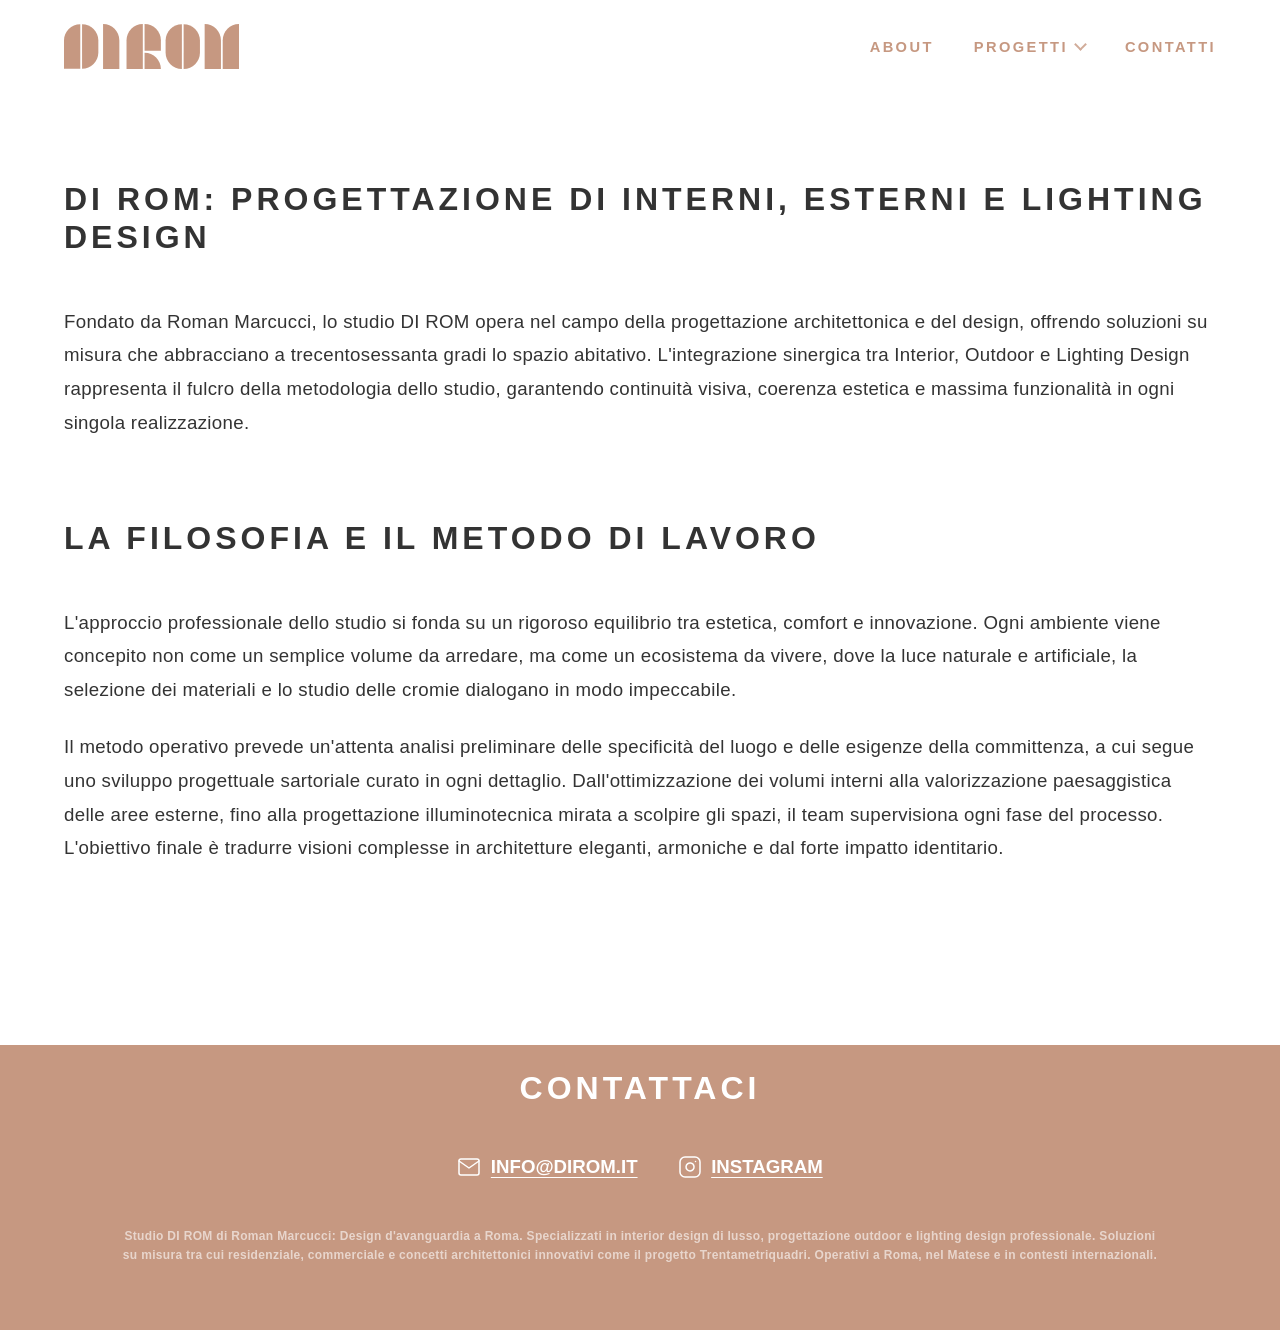
==== commit 4a891fca: "Updated SEO text: removed 'Architettura' as requested" ====
--- a/about.html
+++ b/about.html
@@ -102,7 +102,7 @@
            <span style="font-size: 14pt;">INSTAGRAM</span>
         </a>
       </div>
-    <div class="seo-footer-text">Studio DI ROM di Roman Marcucci: Architettura e Design d'avanguardia a Roma. Specializzati in interior design di lusso, progettazione outdoor e lighting design professionale. Soluzioni su misura tra cui residenziale, commerciale e concetti architettonici innovativi come il progetto Trentametriquadri. Operativi a Roma, nel Matese e in contesti internazionali.</div>
+    <div class="seo-footer-text">Studio DI ROM di Roman Marcucci: Design d'avanguardia a Roma. Specializzati in interior design di lusso, progettazione outdoor e lighting design professionale. Soluzioni su misura tra cui residenziale, commerciale e concetti architettonici innovativi come il progetto Trentametriquadri. Operativi a Roma, nel Matese e in contesti internazionali.</div>
       
 
   <script src="script.js"></script>
@@ -116,3 +116,4 @@
 
 
 
+
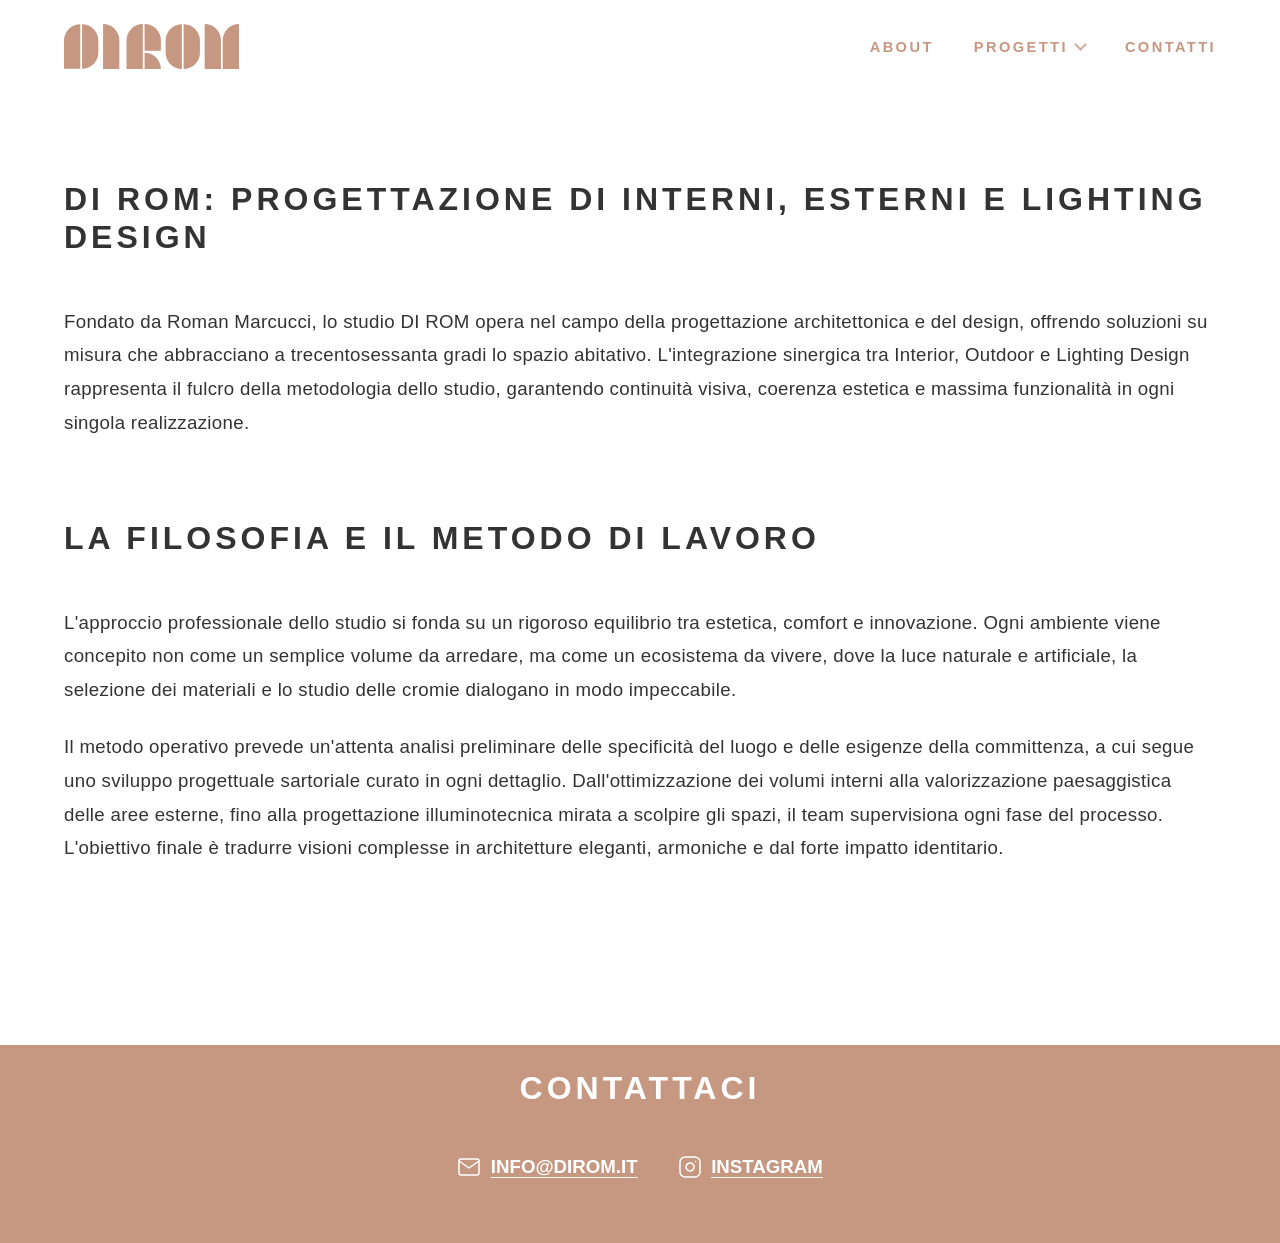
==== commit 5670d855: "SEO optimization: Hidden footer text from UI while keeping it for search engines" ====
--- a/about.html
+++ b/about.html
@@ -102,7 +102,7 @@
            <span style="font-size: 14pt;">INSTAGRAM</span>
         </a>
       </div>
-    <div class="seo-footer-text">Studio DI ROM di Roman Marcucci: Design d'avanguardia a Roma. Specializzati in interior design di lusso, progettazione outdoor e lighting design professionale. Soluzioni su misura tra cui residenziale, commerciale e concetti architettonici innovativi come il progetto Trentametriquadri. Operativi a Roma, nel Matese e in contesti internazionali.</div>
+    <div class="seo-footer-text">Studio DI ROM : Design d'avanguardia a Roma. Specializzati in interior design di lusso, progettazione outdoor e lighting design professionale. Soluzioni su misura tra cui residenziale, commerciale e concetti architettonici innovativi.</div>
       
 
   <script src="script.js"></script>
@@ -117,3 +117,4 @@
 
 
 
+
--- a/styles.css
+++ b/styles.css
@@ -1,4 +1,4 @@
-:root {
+﻿:root {
   --site-padding: 2rem;
   --site-max-width: 1800px;
   /* Margini fluidi ridotti per evitare l'effetto "colonne vuote" */
@@ -1413,18 +1413,18 @@
 
 /* SEO Footer Styling */
 .seo-footer-text {
-  max-width: 1200px;
-  margin: 2rem auto 0 auto;
-  font-size: 0.75rem;
-  line-height: 1.6;
-  color: #888888;
-  opacity: 0.6;
-  text-align: center;
-  padding: 0 5%;
-  font-family: 'Lato', sans-serif;
-  letter-spacing: 0.02rem;
+  position: absolute;
+  width: 1px;
+  height: 1px;
+  padding: 0;
+  margin: -1px;
+  overflow: hidden;
+  clip: rect(0, 0, 0, 0);
+  white-space: nowrap;
+  border: 0;
 }
 
 /* Style Sync: Final Editorial Narrative applied */
 
 
+
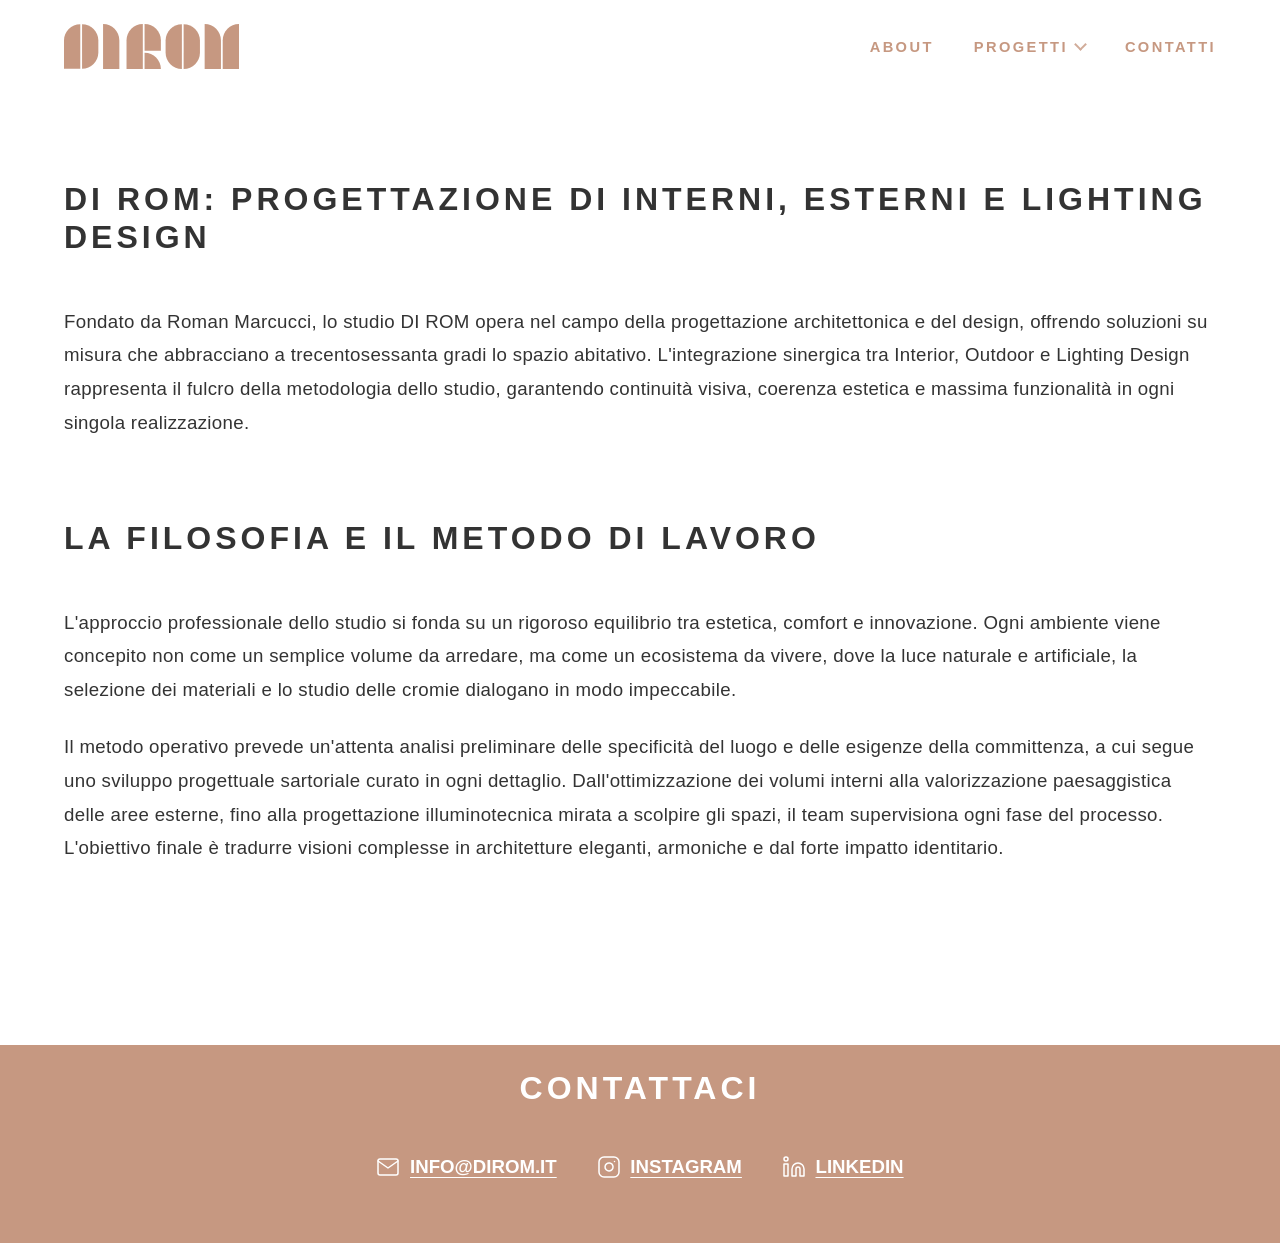
==== commit 8ce98723: "Aggiornamento footer con LinkedIn e ottimizzazione asset Omuundu" ====
--- a/about.html
+++ b/about.html
@@ -1,4 +1,4 @@
-﻿<!DOCTYPE html>
+<!DOCTYPE html>
 <html lang="it">
 
 <head>
@@ -101,6 +101,14 @@
            </svg>
            <span style="font-size: 14pt;">INSTAGRAM</span>
         </a>
+        <a href="https://www.linkedin.com/company/di-rom/" target="_blank" rel="noopener noreferrer" title="Visita LinkedIn" style="display: inline-flex; align-items: center; gap: 0.6rem; color: inherit; text-decoration: underline; text-underline-offset: 4px; transition: opacity 0.3s; font-size: inherit; font-weight: inherit;" onmouseover="this.style.opacity='0.7'" onmouseout="this.style.opacity='1'">
+           <svg width="24" height="24" viewBox="0 0 24 24" fill="none" stroke="currentColor" stroke-width="1.5" stroke-linecap="round" stroke-linejoin="round">
+             <path d="M16 8a6 6 0 0 1 6 6v7h-4v-7a2 2 0 0 0-2-2 2 2 0 0 0-2 2v7h-4v-7a6 6 0 0 1 6-6z"></path>
+             <rect x="2" y="9" width="4" height="12"></rect>
+             <circle cx="4" cy="4" r="2"></circle>
+           </svg>
+           <span style="font-size: 14pt;">LINKEDIN</span>
+        </a>
       </div>
     <div class="seo-footer-text">Studio DI ROM : Design d'avanguardia a Roma. Specializzati in interior design di lusso, progettazione outdoor e lighting design professionale. Soluzioni su misura tra cui residenziale, commerciale e concetti architettonici innovativi.</div>
       
--- a/styles.css
+++ b/styles.css
@@ -1,4 +1,4 @@
-﻿:root {
+:root {
   --site-padding: 2rem;
   --site-max-width: 1800px;
   /* Margini fluidi ridotti per evitare l'effetto "colonne vuote" */
@@ -1389,6 +1389,15 @@
     margin: 0 auto 2.5rem;
     width: 90%;
   }
+  /* Riduce lo spazio tra i chunk di testo su desktop per TUTTI i progetti */
+  .editorial-layout .project-description {
+    padding-top: 1rem !important;
+    padding-bottom: 1rem !important;
+  }
+  /* Il primo blocco testo mantiene respiro dall'Hero */
+  .editorial-layout .description-chunk-1 {
+    padding-top: 3rem !important;
+  }
 }
 
 @media (max-width: 900px) {
@@ -1426,5 +1435,35 @@
 
 /* Style Sync: Final Editorial Narrative applied */
 
-
-
+/* --- Desktop Spacing: Full Text Continuity (Solo Omuundu) --- */
+@media (min-width: 901px) {
+  .omuundu-layout {
+    gap: 0 !important;
+  }
+  /* Tutti i chunk (1-5) vengono raggruppati come testo continuo */
+  .omuundu-layout .project-description {
+    order: 2 !important;
+    padding-top: 0 !important;
+    padding-bottom: 0 !important;
+    margin-top: 0 !important;
+    margin-bottom: 0 !important;
+    padding-left: 5% !important;
+    padding-right: 5% !important;
+  }
+  /* Primo chunk: respiro minimo dall'hero */
+  .omuundu-layout .description-chunk-1 {
+    padding-top: 2rem !important;
+  }
+  .omuundu-layout .project-description p {
+    margin-top: 0 !important;
+    margin-bottom: 0 !important;
+    padding-bottom: 1.2rem;
+  }
+  .omuundu-layout .project-hero::after {
+    display: none !important;
+  }
+}
+
+
+
+
